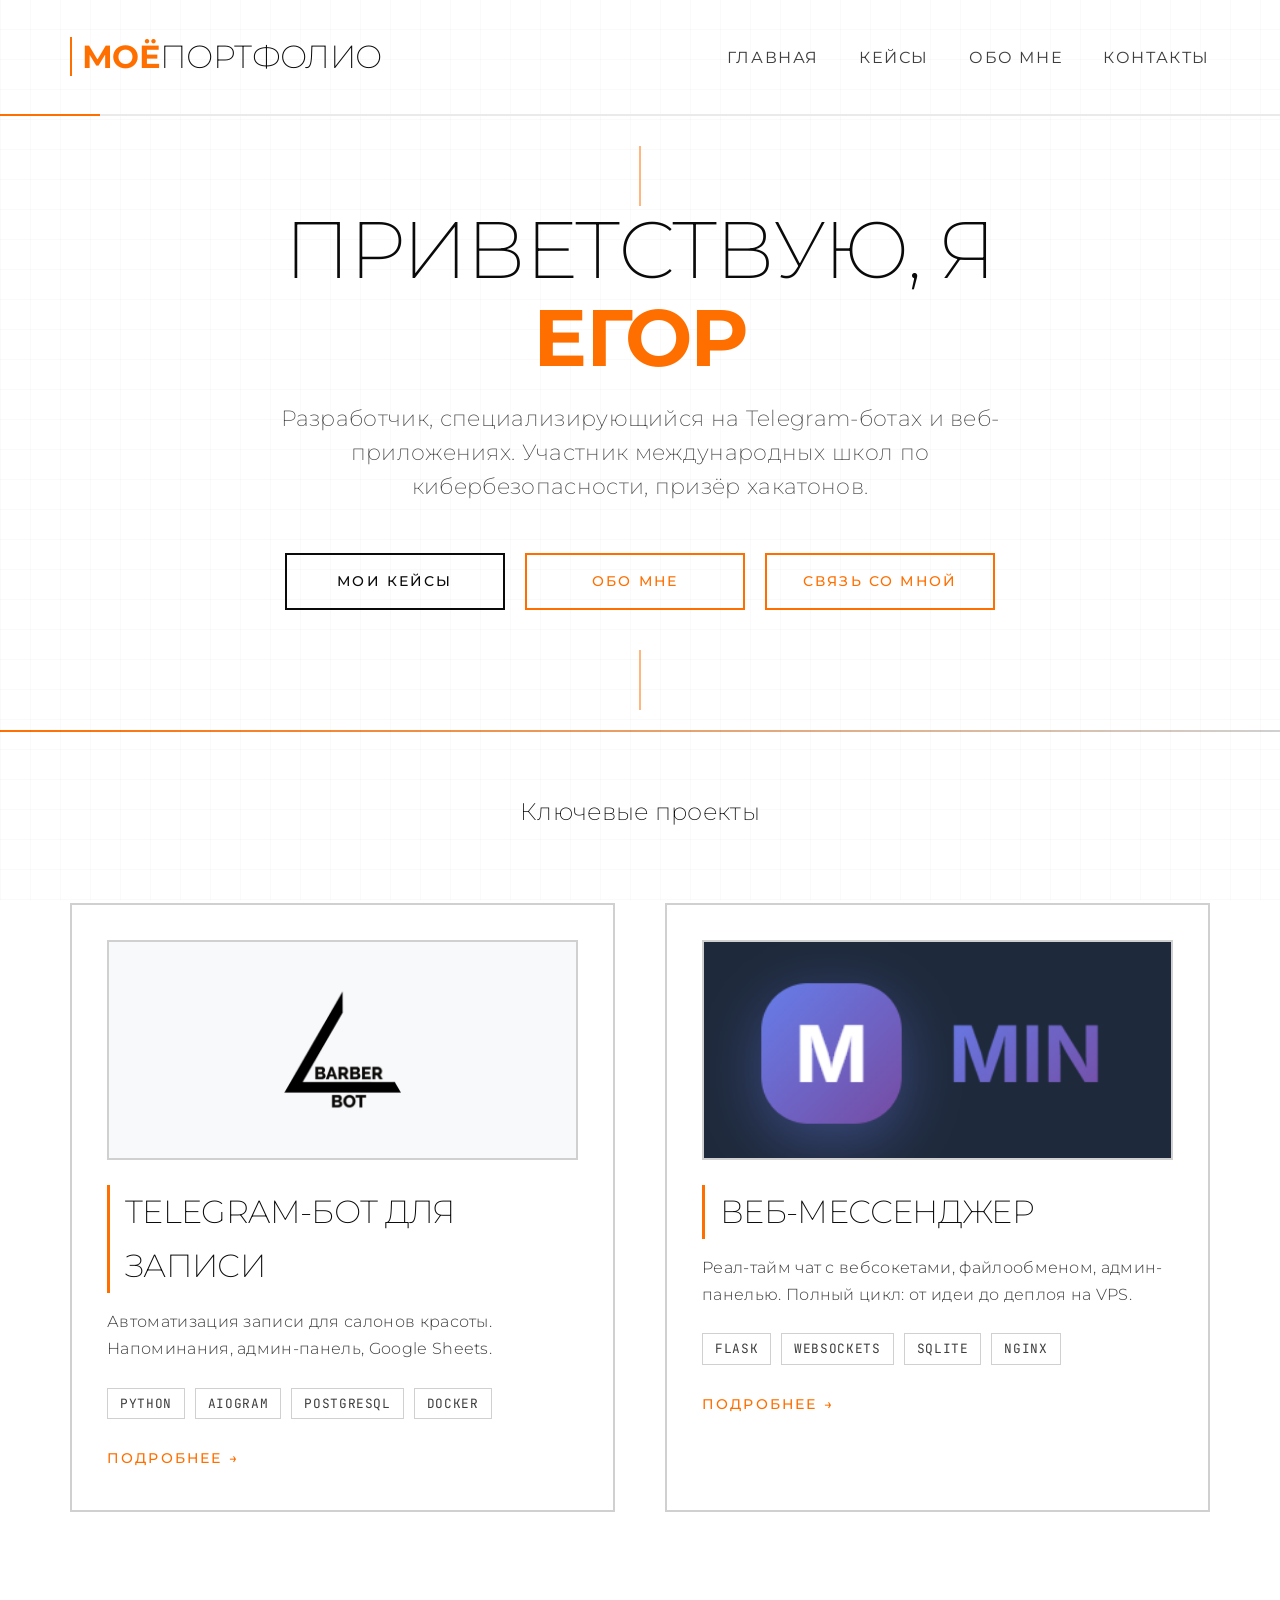
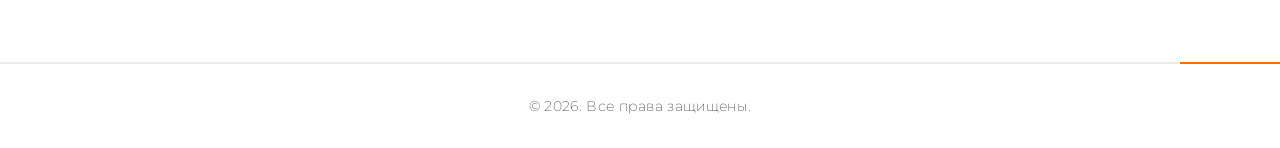
==== index.html @ 512e1d25 "Add files via upload" ====
<!DOCTYPE html>
<html lang="ru">
<head>
    <meta charset="UTF-8">
    <meta name="viewport" content="width=device-width, initial-scale=1.0">
    <title>Моё портфолио</title>
    <link rel="stylesheet" href="css/style.css">
    <link rel="stylesheet" href="https://cdnjs.cloudflare.com/ajax/libs/font-awesome/6.0.0-beta3/css/all.min.css">
</head>
<body>
<header>
    <div class="container">
        <div class="logo">
            <a href="index.html"><span>Моё</span>Портфолио</a>
        </div>
        <nav>
            <ul>
                <li><a href="index.html">Главная</a></li>
                <li><a href="cases.html">Кейсы</a></li>
                <li><a href="about.html">Обо мне</a></li>
                <li><a href="contact.html">Контакты</a></li>
            </ul>
        </nav>
    </div>
</header>

<main>
    <section class="hero">
        <div class="container">
            <h1>Приветствую, я <span>Егор</span></h1>
            <p>Разработчик, специализирующийся на Telegram-ботах и веб-приложениях. Участник международных школ по кибербезопасности, призёр хакатонов.</p>
            <div class="hero-buttons">
                <a href="cases.html" class="btn">Мои кейсы</a>
                <a href="about.html" class="btn btn-outline">Обо мне</a>
                <a href="contact.html" class="btn btn-outline">Связь со мной</a>
            </div>
        </div>
    </section>

    <div class="divider"></div>

    <section class="container">
        <h2 style="text-align: center; margin: 60px 0 20px; font-weight: 200;">Ключевые проекты</h2>
        <div class="card-grid">
            <div class="card">
                <div class="card-image">
                    <img src="images/bot-screenshot1.jpg" alt="Telegram-бот">
                </div>
                <div class="card-content">
                    <h3>Telegram-бот для записи</h3>
                    <p>Автоматизация записи для салонов красоты. Напоминания, админ-панель, Google Sheets.</p>
                    <div class="card-tags">
                        <span class="tag">Python</span>
                        <span class="tag">aiogram</span>
                        <span class="tag">PostgreSQL</span>
                        <span class="tag">Docker</span>
                    </div>
                    <a href="case-bot.html" class="card-link">Подробнее →</a>
                </div>
            </div>
            <div class="card">
                <div class="card-image">
                    <img src="images/messenger-preview.png" alt="Веб-мессенджер">
                </div>
                <div class="card-content">
                    <h3>Веб-мессенджер</h3>
                    <p>Реал-тайм чат с вебсокетами, файлообменом, админ-панелью. Полный цикл: от идеи до деплоя на VPS.</p>
                    <div class="card-tags">
                        <span class="tag">Flask</span>
                        <span class="tag">WebSockets</span>
                        <span class="tag">SQLite</span>
                        <span class="tag">Nginx</span>
                    </div>
                    <a href="case-messenger.html" class="card-link">Подробнее →</a>
                </div>
            </div>
        </div>
    </section>
</main>

<footer>
    <div class="container">
        <p>&copy; 2026. Все права защищены.</p>
    </div>
</footer>
</body>
</html>
---- css/style.css ----
/* css/style.css — Геометрический минимализм */

/* Fonts */
@import url('https://fonts.googleapis.com/css2?family=Montserrat:wght@200;300;400;500;600;700&family=JetBrains+Mono:wght@400;500&display=swap');

/* Variables */
:root {
    --bg: #ffffff;
    --text-primary: #0a0a0a;
    --text-secondary: #3d3d3d;
    --accent: #FF6F00;
    --accent-dark: #e05e00;
    --border: #d0d0d0;
    --card-bg: #ffffff;
    --header-border: #eaeaea;
    --grid-color: rgba(0,0,0,0.02);
}

/* Reset */
* {
    margin: 0;
    padding: 0;
    box-sizing: border-box;
}

body {
    font-family: 'Montserrat', sans-serif;
    background-color: var(--bg);
    color: var(--text-primary);
    line-height: 1.7;
    font-weight: 300;
    font-size: 16px;
    letter-spacing: 0.02em;
    display: flex;
    flex-direction: column;
    min-height: 100vh;
    position: relative;
}

/* Геометрический фон (тонкая сетка) */
body::before {
    content: '';
    position: fixed;
    top: 0;
    left: 0;
    width: 100%;
    height: 100%;
    background-image:
        repeating-linear-gradient(0deg, var(--grid-color) 0px, var(--grid-color) 1px, transparent 1px, transparent 30px),
        repeating-linear-gradient(90deg, var(--grid-color) 0px, var(--grid-color) 1px, transparent 1px, transparent 30px);
    pointer-events: none;
    z-index: 0;
}

.container {
    max-width: 1200px;
    margin: 0 auto;
    padding: 0 30px;
    position: relative;
    z-index: 1;
}

/* Header */
header {
    padding: 30px 0;
    border-bottom: 2px solid var(--header-border);
    margin-bottom: 50px;
    position: relative;
}

header::after {
    content: '';
    position: absolute;
    bottom: -2px;
    left: 0;
    width: 100px;
    height: 2px;
    background-color: var(--accent);
}

header .container {
    display: flex;
    justify-content: space-between;
    align-items: center;
}

.logo a {
    font-size: 2rem;
    font-weight: 200;
    color: var(--text-primary);
    text-decoration: none;
    letter-spacing: -0.02em;
    text-transform: uppercase;
}

.logo span {
    font-weight: 700;
    color: var(--accent);
    border-left: 2px solid var(--accent);
    padding-left: 10px;
}

nav ul {
    display: flex;
    list-style: none;
    gap: 40px;
}

nav a {
    text-decoration: none;
    color: var(--text-secondary);
    font-weight: 400;
    font-size: 1rem;
    transition: color 0.2s ease;
    letter-spacing: 0.1em;
    text-transform: uppercase;
    padding: 5px 0;
    border-bottom: 2px solid transparent;
}

nav a:hover {
    color: var(--accent);
    border-bottom-color: var(--accent);
}

/* Main */
main {
    flex: 1;
    padding-bottom: 80px;
}

/* Footer */
footer {
    border-top: 2px solid var(--header-border);
    padding: 30px 0;
    text-align: center;
    color: var(--text-secondary);
    font-weight: 200;
    font-size: 0.9rem;
    position: relative;
}

footer::before {
    content: '';
    position: absolute;
    top: -2px;
    right: 0;
    width: 100px;
    height: 2px;
    background-color: var(--accent);
}

/* Buttons */
.btn {
    display: inline-block;
    padding: 14px 36px;
    font-weight: 500;
    text-decoration: none;
    text-transform: uppercase;
    letter-spacing: 0.15em;
    font-size: 0.9rem;
    border: 2px solid var(--text-primary);
    background-color: transparent;
    color: var(--text-primary);
    transition: all 0.2s ease;
    cursor: pointer;
    text-align: center;
}

.btn:hover {
    background-color: var(--text-primary);
    color: white;
    border-color: var(--text-primary);
}

.btn-outline {
    border-color: var(--accent);
    color: var(--accent);
}

.btn-outline:hover {
    background-color: var(--accent);
    color: white;
    border-color: var(--accent);
}

/* Hero section */
.hero {
    text-align: center;
    padding: 40px 0 80px;
    position: relative;
}

.hero::before,
.hero::after {
    content: '';
    position: absolute;
    left: 50%;
    transform: translateX(-50%);
    width: 1px;
    height: 60px;
    background-color: var(--accent);
}

.hero::before {
    top: -20px;
}

.hero::after {
    bottom: -20px;
}

.hero h1 {
    font-size: 5rem;
    font-weight: 200;
    margin-bottom: 20px;
    line-height: 1.1;
    text-transform: uppercase;
    letter-spacing: -0.02em;
}

.hero h1 span {
    font-weight: 700;
    color: var(--accent);
    display: block;
}

.hero p {
    font-size: 1.4rem;
    color: var(--text-secondary);
    max-width: 800px;
    margin: 0 auto 50px;
    font-weight: 200;
    line-height: 1.5;
}

.hero-buttons {
    display: flex;
    gap: 20px;
    justify-content: center;
    flex-wrap: wrap;
}

.hero-buttons .btn {
    min-width: 220px;
}

/* Cards (проекты) */
.card-grid {
    display: grid;
    grid-template-columns: repeat(auto-fit, minmax(450px, 1fr));
    gap: 50px;
    margin: 70px 0;
}

.card {
    background: var(--card-bg);
    border: 2px solid var(--border);
    padding: 35px;
    transition: all 0.3s ease;
    position: relative;
}

.card::before {
    content: '';
    position: absolute;
    top: 10px;
    left: 10px;
    right: -10px;
    bottom: -10px;
    border: 2px solid var(--accent);
    z-index: -1;
    opacity: 0;
    transition: opacity 0.3s ease;
}

.card:hover {
    border-color: var(--accent);
    transform: translate(-5px, -5px);
}

.card:hover::before {
    opacity: 1;
}

.card-image {
    height: 220px;
    margin-bottom: 25px;
    overflow: hidden;
    background-color: #f5f5f5;
    display: flex;
    align-items: center;
    justify-content: center;
    color: var(--accent);
    font-size: 5rem;
    border: 2px solid var(--border);
}

.card-image img {
    width: 100%;
    height: 100%;
    object-fit: cover;
}

.card-content h3 {
    font-size: 2rem;
    font-weight: 200;
    margin-bottom: 15px;
    letter-spacing: -0.02em;
    text-transform: uppercase;
    border-left: 3px solid var(--accent);
    padding-left: 15px;
}

.card-content p {
    color: var(--text-secondary);
    margin-bottom: 25px;
    font-weight: 300;
}

.card-tags {
    display: flex;
    flex-wrap: wrap;
    gap: 10px;
    margin-bottom: 25px;
}

.tag {
    background-color: transparent;
    border: 1px solid var(--border);
    padding: 4px 12px;
    font-size: 0.8rem;
    font-weight: 400;
    color: var(--text-secondary);
    text-transform: uppercase;
    letter-spacing: 0.05em;
    font-family: 'JetBrains Mono', monospace;
}

.card-link {
    display: inline-block;
    color: var(--accent);
    text-decoration: none;
    font-weight: 500;
    text-transform: uppercase;
    letter-spacing: 0.15em;
    font-size: 0.9rem;
    border-bottom: 2px solid transparent;
    transition: border-color 0.2s ease;
    padding-bottom: 2px;
}

.card-link:hover {
    border-bottom-color: var(--accent);
}

/* Page header */
.page-header {
    margin-bottom: 70px;
    text-align: center;
    position: relative;
}

.page-header h1 {
    font-size: 3.5rem;
    font-weight: 200;
    margin-bottom: 15px;
    text-transform: uppercase;
    letter-spacing: -0.02em;
}

.page-header p {
    font-size: 1.3rem;
    color: var(--text-secondary);
    max-width: 700px;
    margin: 0 auto;
    font-weight: 200;
}

.page-header .line {
    width: 100px;
    height: 2px;
    background-color: var(--accent);
    margin: 30px auto 0;
}

/* About page */
.about-content {
    display: grid;
    grid-template-columns: 1fr 2fr;
    gap: 70px;
    align-items: start;
}

.about-image {
    border: 2px solid var(--border);
    padding: 10px;
    background-color: #fff;
}

.about-image img {
    width: 100%;
    display: block;
    border: 1px solid var(--border);
}

.about-text p {
    margin-bottom: 25px;
    font-weight: 300;
}

.about-text ul {
    list-style: none;
    margin: 35px 0;
}

.about-text li {
    margin-bottom: 12px;
    display: flex;
    align-items: center;
    gap: 12px;
    font-weight: 300;
}

.about-text i {
    color: var(--accent);
    width: 24px;
    font-size: 1.3rem;
}

/* Contact page */
.contact-grid {
    display: grid;
    grid-template-columns: 1fr 1fr;
    gap: 70px;
}

.contact-info {
    background-color: #f9f9f9;
    padding: 50px;
    border: 2px solid var(--border);
    position: relative;
}

.contact-info::before {
    content: '';
    position: absolute;
    top: 10px;
    left: 10px;
    right: -10px;
    bottom: -10px;
    border: 2px solid var(--accent);
    z-index: -1;
}

.contact-info h2 {
    font-size: 2.2rem;
    font-weight: 200;
    margin-bottom: 30px;
    text-transform: uppercase;
    letter-spacing: -0.02em;
}

.contact-info p {
    margin-bottom: 20px;
    display: flex;
    align-items: center;
    gap: 12px;
    font-weight: 300;
    font-size: 1.1rem;
}

.contact-info i {
    color: var(--accent);
    width: 30px;
    font-size: 1.5rem;
}

.contact-form {
    border: 2px solid var(--border);
    padding: 50px;
    background-color: #fff;
}

.contact-form h2 {
    font-size: 2.2rem;
    font-weight: 200;
    margin-bottom: 30px;
    text-transform: uppercase;
    letter-spacing: -0.02em;
}

.form-group {
    margin-bottom: 30px;
}

.form-group label {
    display: block;
    margin-bottom: 8px;
    font-weight: 400;
    text-transform: uppercase;
    font-size: 0.8rem;
    letter-spacing: 0.1em;
    color: var(--text-secondary);
}

.form-group input,
.form-group textarea {
    width: 100%;
    padding: 10px 0;
    border: none;
    border-bottom: 2px solid var(--border);
    font-family: inherit;
    font-size: 1rem;
    background: transparent;
    transition: border-color 0.3s;
}

.form-group input:focus,
.form-group textarea:focus {
    outline: none;
    border-bottom-color: var(--accent);
}

.form-group textarea {
    min-height: 120px;
    resize: vertical;
}

/* Responsive */
@media (max-width: 768px) {
    .container {
        padding: 0 20px;
    }

    header .container {
        flex-direction: column;
        gap: 20px;
        align-items: flex-start;
    }

    nav ul {
        gap: 20px;
        flex-wrap: wrap;
    }

    .hero h1 {
        font-size: 3rem;
    }

    .hero p {
        font-size: 1.2rem;
    }

    .card-grid {
        grid-template-columns: 1fr;
        gap: 40px;
    }

    .card {
        padding: 25px;
    }

    .card-image {
        height: 180px;
    }

    .about-content,
    .contact-grid {
        grid-template-columns: 1fr;
        gap: 40px;
    }

    .about-image {
        max-width: 300px;
        margin: 0 auto;
    }

    .contact-info,
    .contact-form {
        padding: 30px;
    }

    .contact-info::before {
        display: none;
    }

    .hero-buttons .btn {
        min-width: 180px;
    }
}

/* Дополнительные геометрические акценты */
.divider {
    width: 100%;
    height: 2px;
    background: linear-gradient(90deg, var(--accent) 0%, var(--border) 100%);
    margin: 40px 0;
}

.geo-box {
    border: 2px solid var(--border);
    padding: 20px;
    position: relative;
}

.geo-box::after {
    content: '';
    position: absolute;
    top: 5px;
    left: 5px;
    right: -5px;
    bottom: -5px;
    border: 2px solid var(--accent);
    z-index: -1;
}
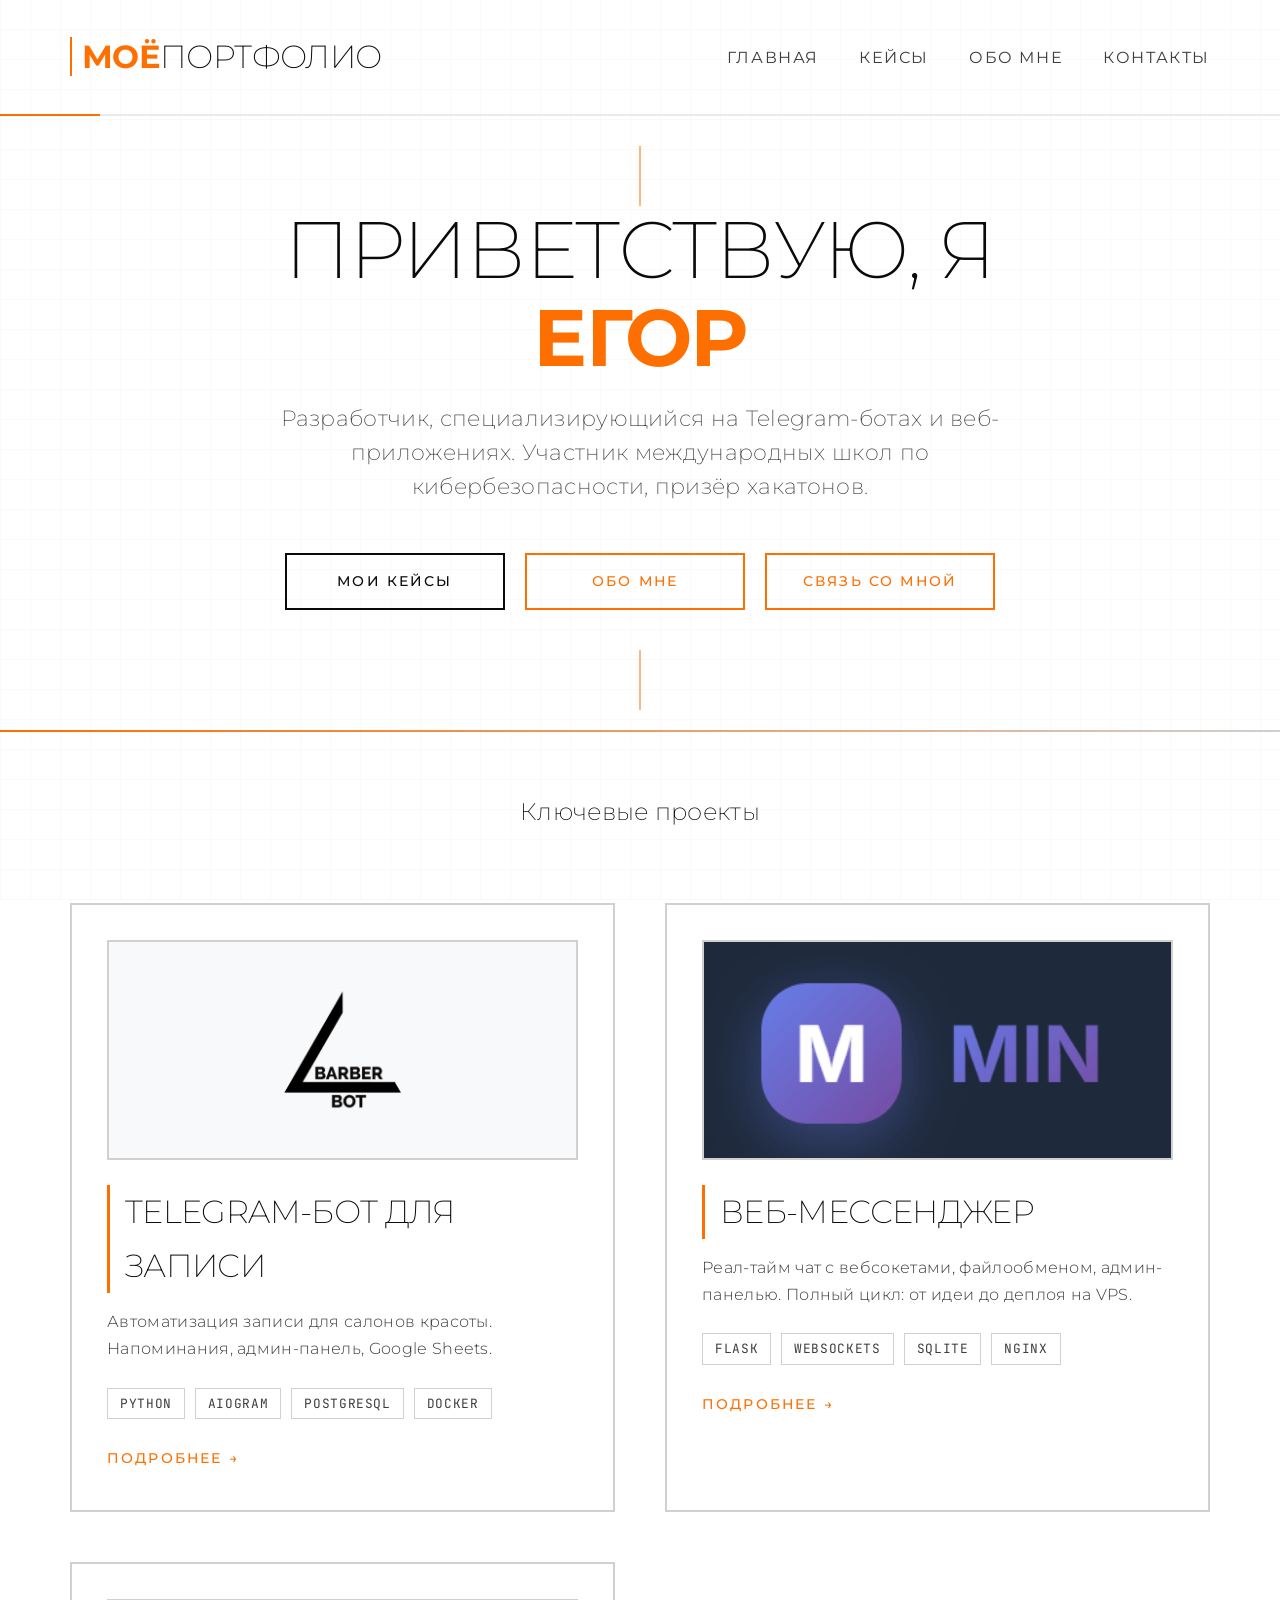
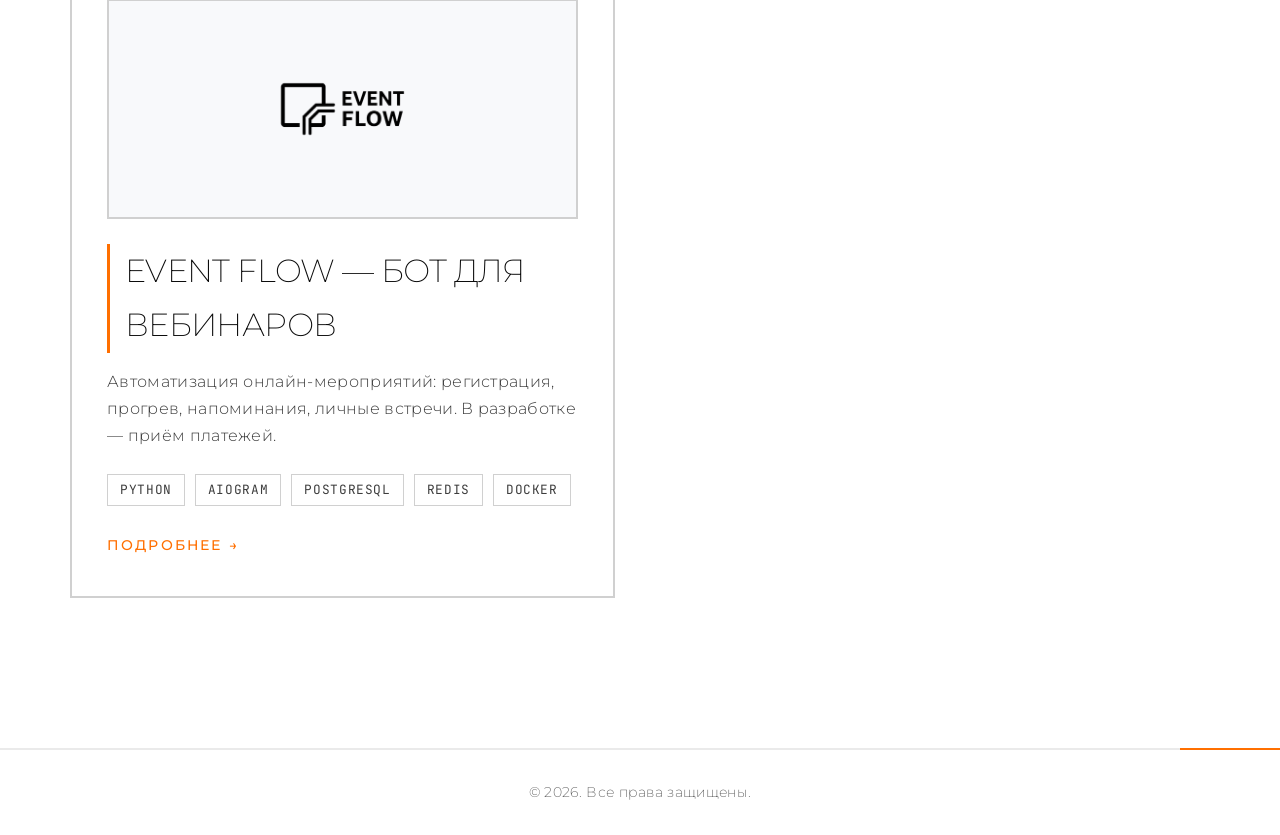
==== commit 843a7fec: "Add files via upload" ====
--- a/index.html
+++ b/index.html
@@ -44,7 +44,7 @@
         <div class="card-grid">
             <div class="card">
                 <div class="card-image">
-                    <img src="images/bot-screenshot1.jpg" alt="Telegram-бот">
+                    <img src="images/bot-screenshot1.jpg" alt="Telegram-бот для записи">
                 </div>
                 <div class="card-content">
                     <h3>Telegram-бот для записи</h3>
@@ -74,6 +74,24 @@
                     <a href="case-messenger.html" class="card-link">Подробнее →</a>
                 </div>
             </div>
+            <!-- Новая карточка Event Flow -->
+            <div class="card">
+                <div class="card-image">
+                    <img src="images/eventflow-screenshot.jpg" alt="Бот для вебинаров">
+                </div>
+                <div class="card-content">
+                    <h3>Event Flow — бот для вебинаров</h3>
+                    <p>Автоматизация онлайн‑мероприятий: регистрация, прогрев, напоминания, личные встречи. В разработке — приём платежей.</p>
+                    <div class="card-tags">
+                        <span class="tag">Python</span>
+                        <span class="tag">aiogram</span>
+                        <span class="tag">PostgreSQL</span>
+                        <span class="tag">Redis</span>
+                        <span class="tag">Docker</span>
+                    </div>
+                    <a href="case-eventflow.html" class="card-link">Подробнее →</a>
+                </div>
+            </div>
         </div>
     </section>
 </main>
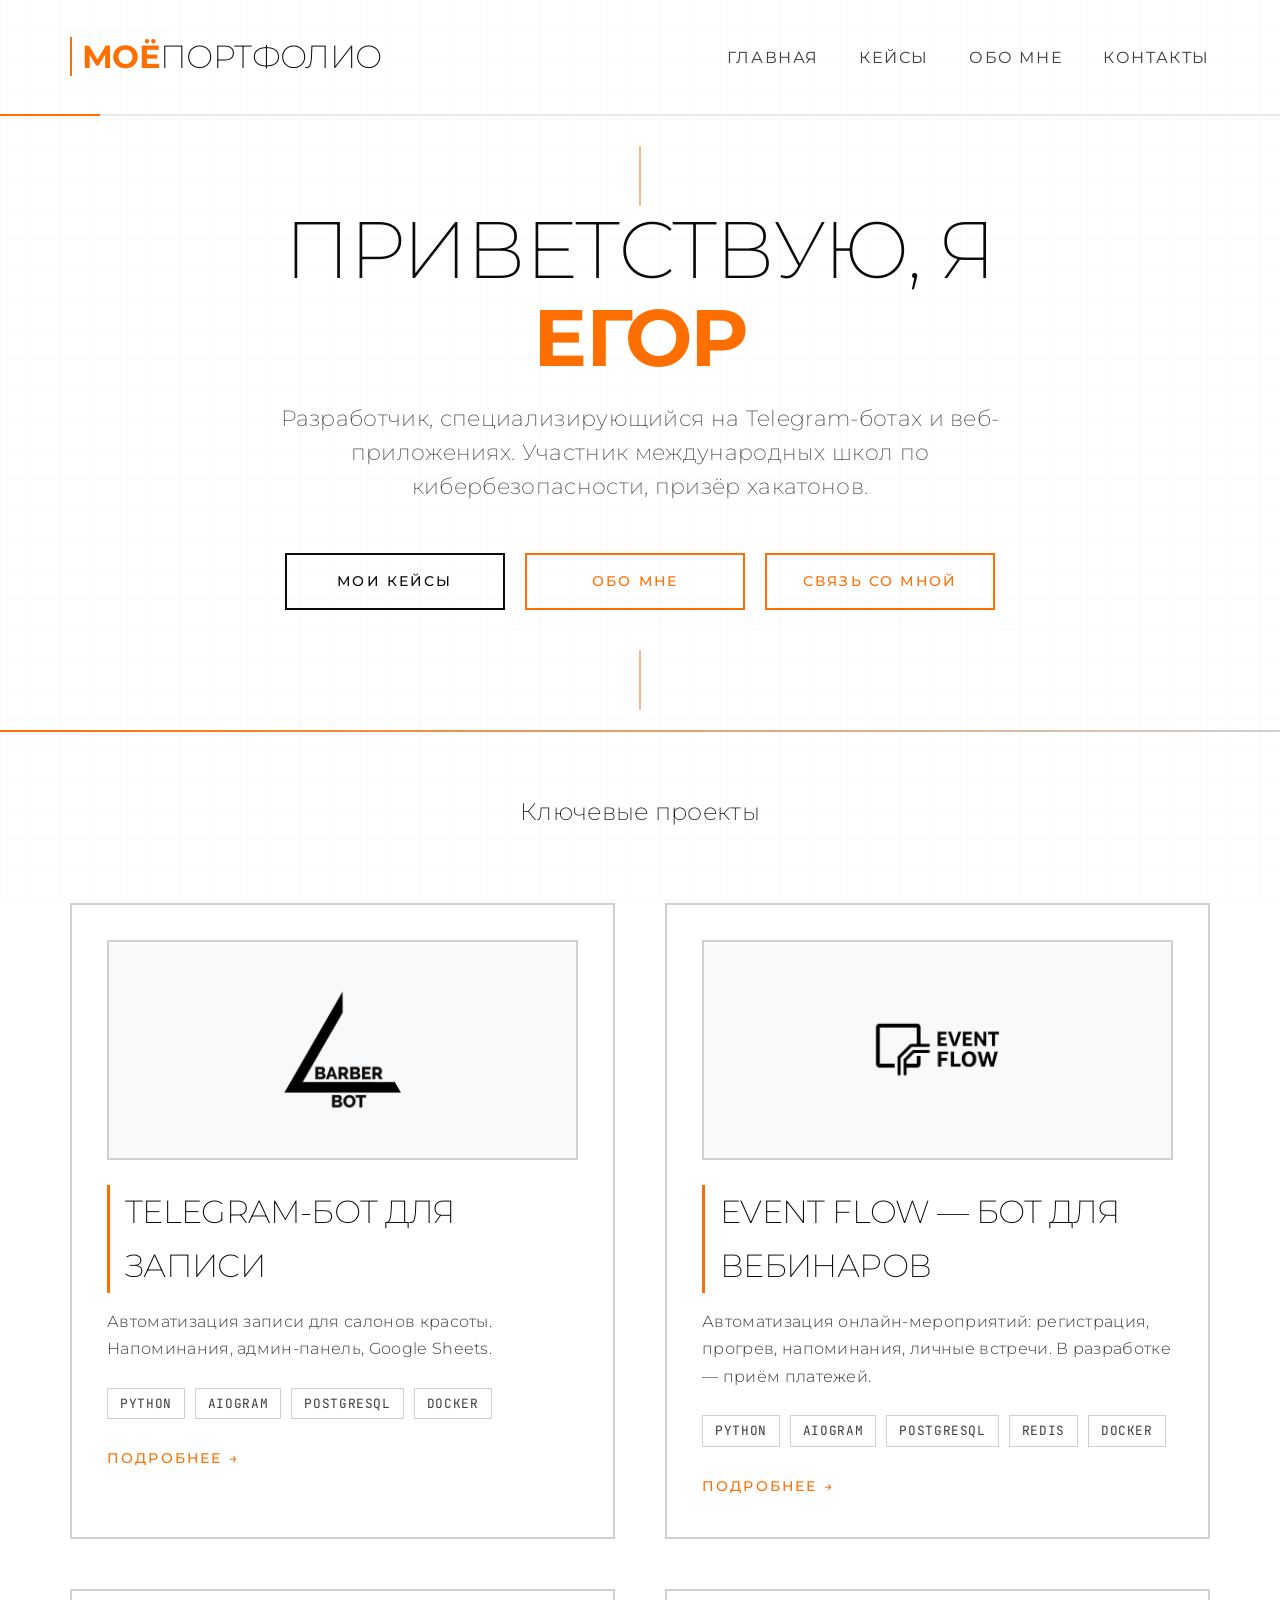
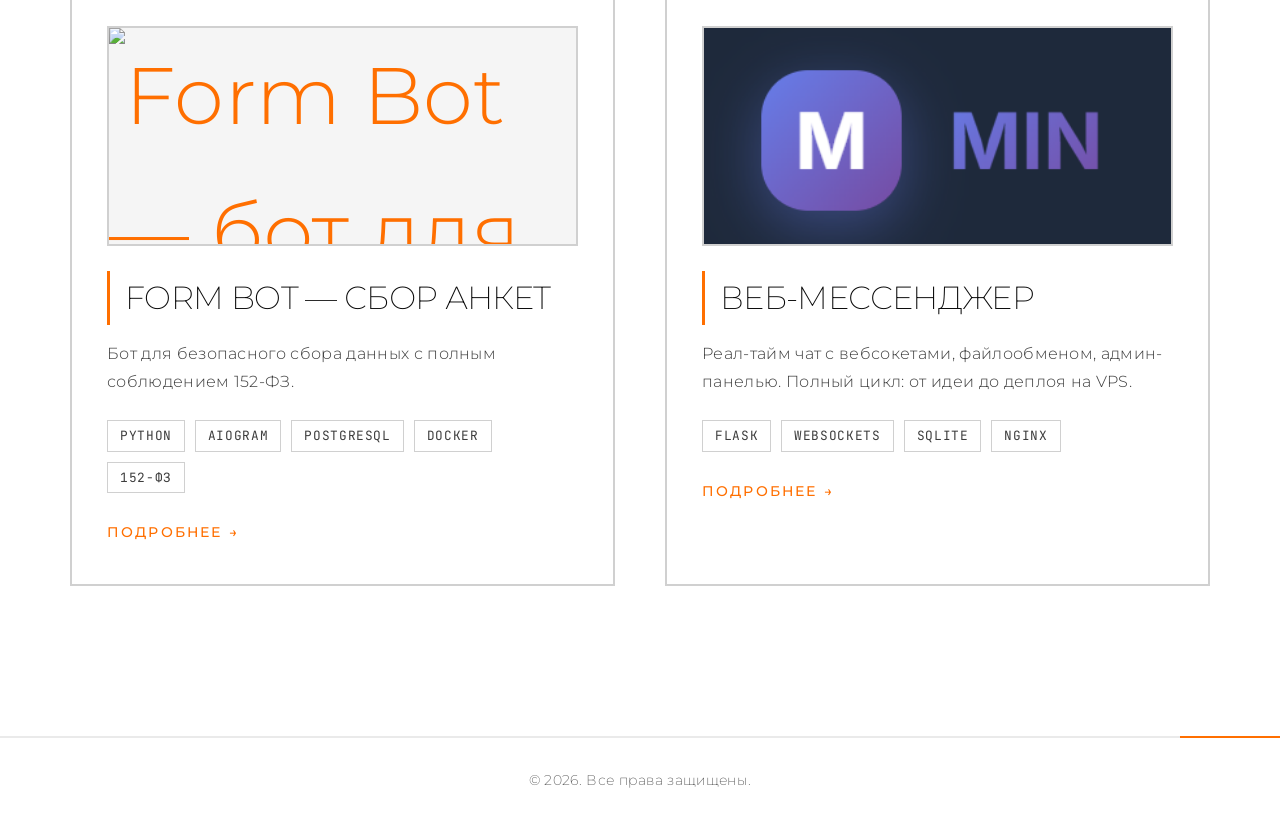
==== commit 62fbda74: "Update index.html" ====
--- a/index.html
+++ b/index.html
@@ -58,22 +58,6 @@
                     <a href="case-bot.html" class="card-link">Подробнее →</a>
                 </div>
             </div>
-            <div class="card">
-                <div class="card-image">
-                    <img src="images/messenger-preview.png" alt="Веб-мессенджер">
-                </div>
-                <div class="card-content">
-                    <h3>Веб-мессенджер</h3>
-                    <p>Реал-тайм чат с вебсокетами, файлообменом, админ-панелью. Полный цикл: от идеи до деплоя на VPS.</p>
-                    <div class="card-tags">
-                        <span class="tag">Flask</span>
-                        <span class="tag">WebSockets</span>
-                        <span class="tag">SQLite</span>
-                        <span class="tag">Nginx</span>
-                    </div>
-                    <a href="case-messenger.html" class="card-link">Подробнее →</a>
-                </div>
-            </div>
             <!-- Новая карточка Event Flow -->
             <div class="card">
                 <div class="card-image">
@@ -92,6 +76,40 @@
                     <a href="case-eventflow.html" class="card-link">Подробнее →</a>
                 </div>
             </div>
+                        <!-- Новая карточка Form Bot -->
+            <div class="card">
+                <div class="card-image">
+                    <img src="images/formbot-screenshot.png" alt="Form Bot — бот для сбора анкет">
+                </div>
+                <div class="card-content">
+                    <h3>Form Bot — сбор анкет</h3>
+                    <p>Бот для безопасного сбора данных с полным соблюдением 152-ФЗ.</p>
+                    <div class="card-tags">
+                        <span class="tag">Python</span>
+                        <span class="tag">aiogram</span>
+                        <span class="tag">PostgreSQL</span>
+                        <span class="tag">Docker</span>
+                        <span class="tag">152-ФЗ</span>
+                    </div>
+                    <a href="case-formbot.html" class="card-link">Подробнее →</a>
+                </div>
+            </div>
+            <div class="card">
+                <div class="card-image">
+                    <img src="images/messenger-preview.png" alt="Веб-мессенджер">
+                </div>
+                <div class="card-content">
+                    <h3>Веб-мессенджер</h3>
+                    <p>Реал-тайм чат с вебсокетами, файлообменом, админ-панелью. Полный цикл: от идеи до деплоя на VPS.</p>
+                    <div class="card-tags">
+                        <span class="tag">Flask</span>
+                        <span class="tag">WebSockets</span>
+                        <span class="tag">SQLite</span>
+                        <span class="tag">Nginx</span>
+                    </div>
+                    <a href="case-messenger.html" class="card-link">Подробнее →</a>
+                </div>
+            </div>
         </div>
     </section>
 </main>
@@ -102,4 +120,4 @@
     </div>
 </footer>
 </body>
-</html>+</html>
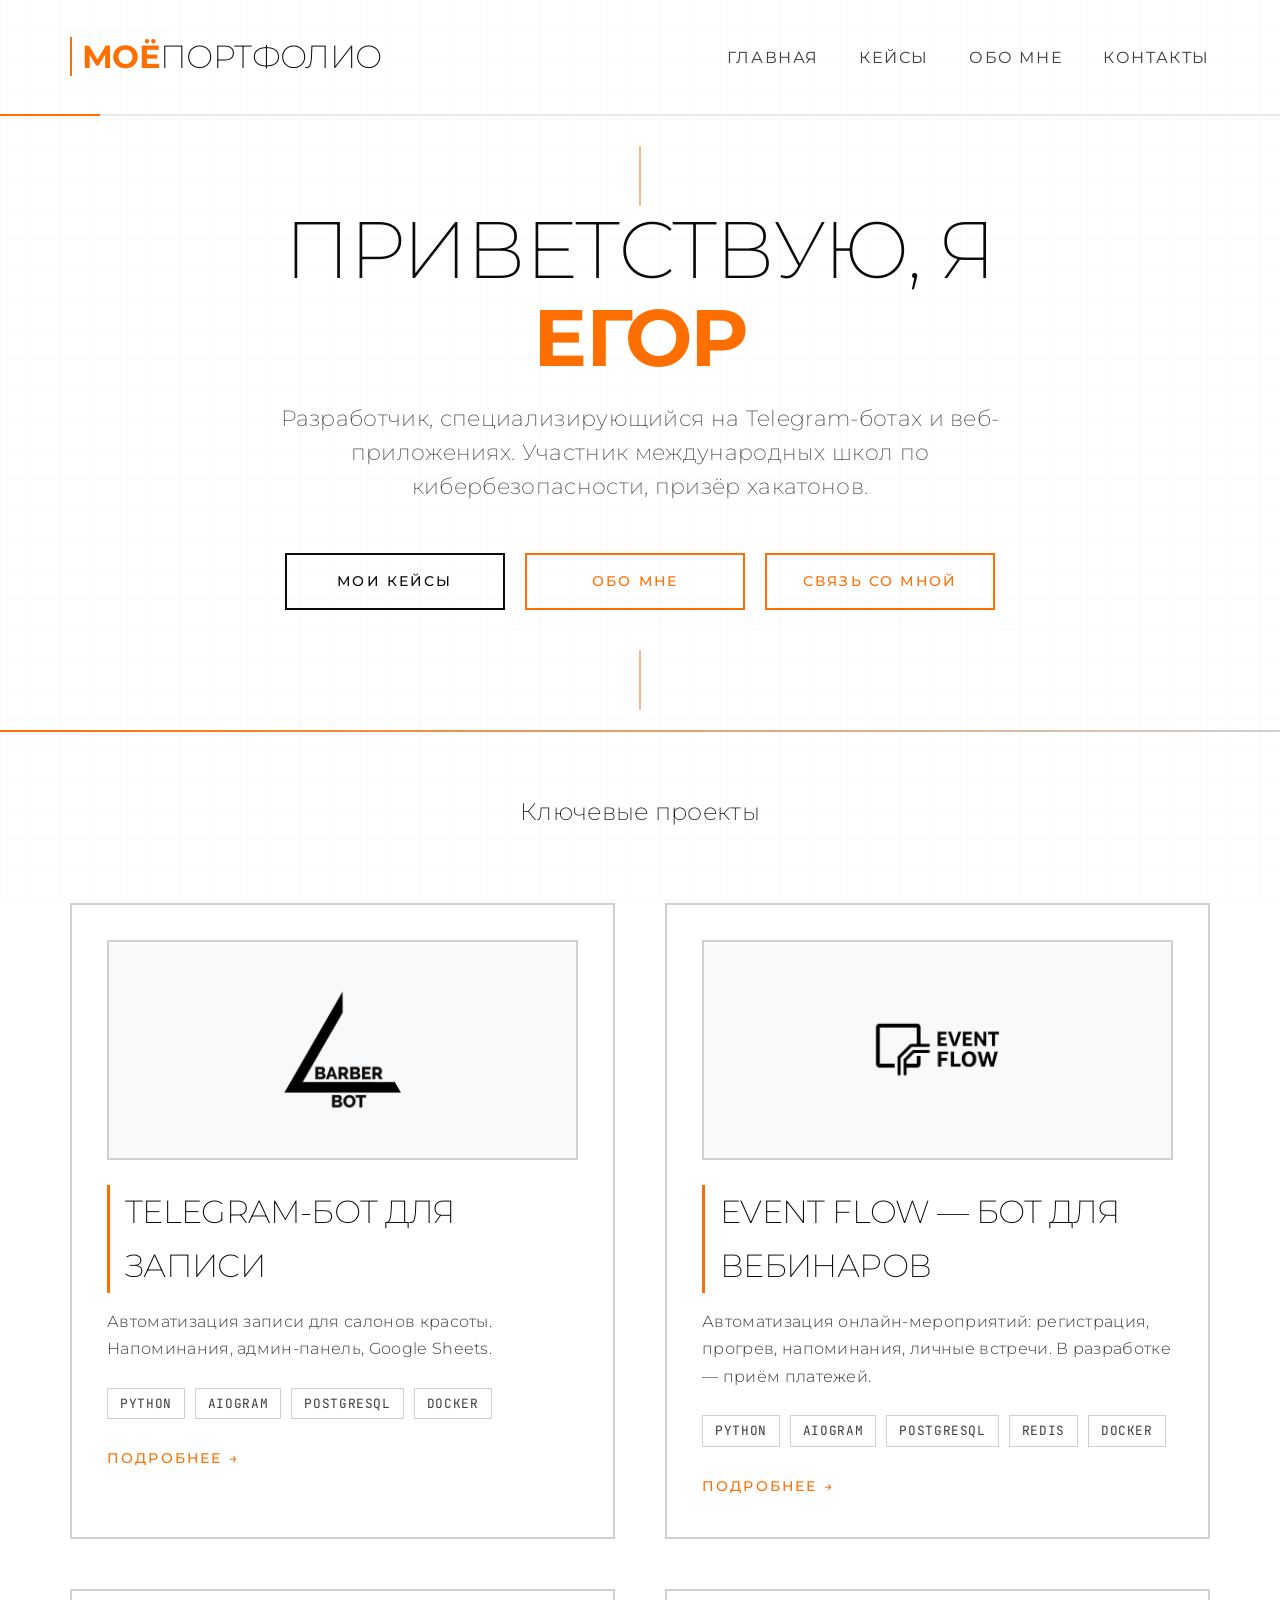
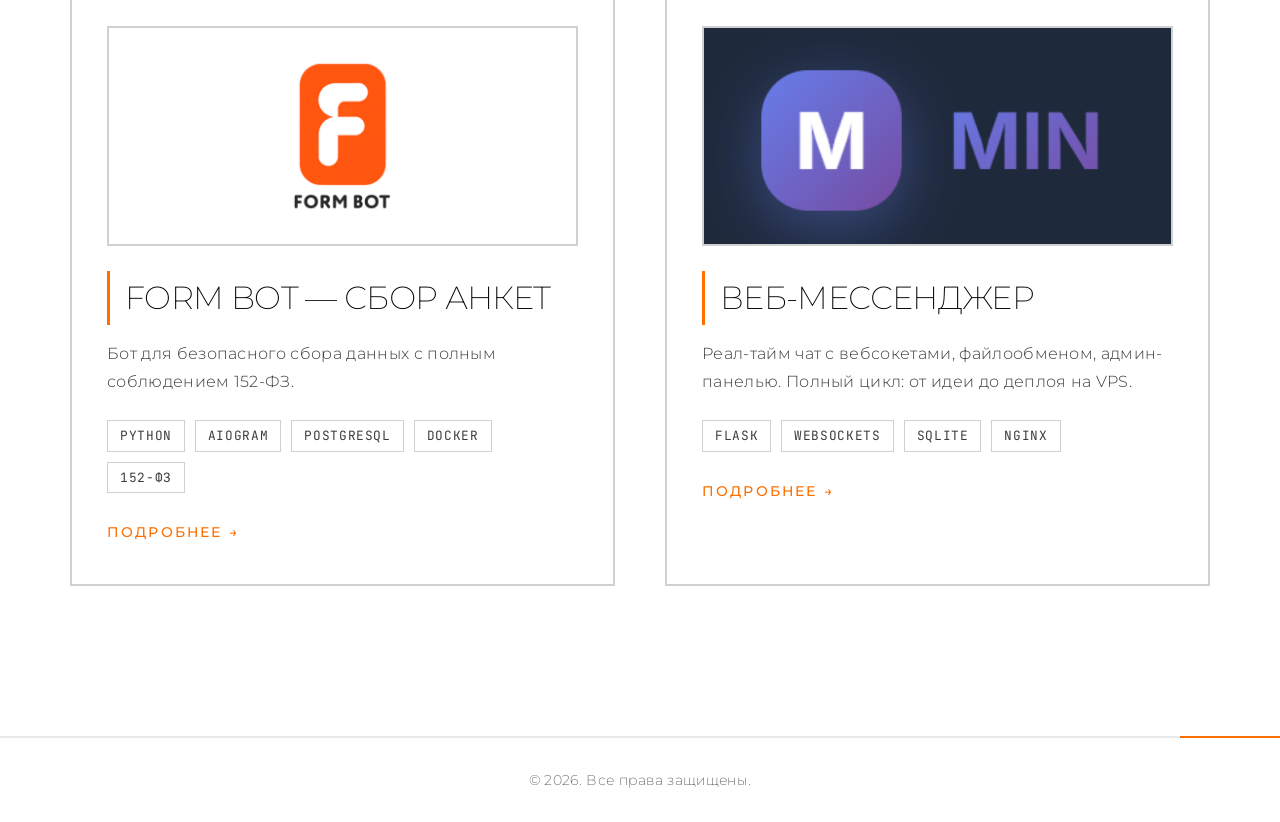
==== commit d66065d1: "Update index.html" ====
--- a/index.html
+++ b/index.html
@@ -79,7 +79,7 @@
                         <!-- Новая карточка Form Bot -->
             <div class="card">
                 <div class="card-image">
-                    <img src="images/formbot-screenshot.png" alt="Form Bot — бот для сбора анкет">
+                    <img src="images/formbot-screenshot1.png" alt="Form Bot — бот для сбора анкет">
                 </div>
                 <div class="card-content">
                     <h3>Form Bot — сбор анкет</h3>
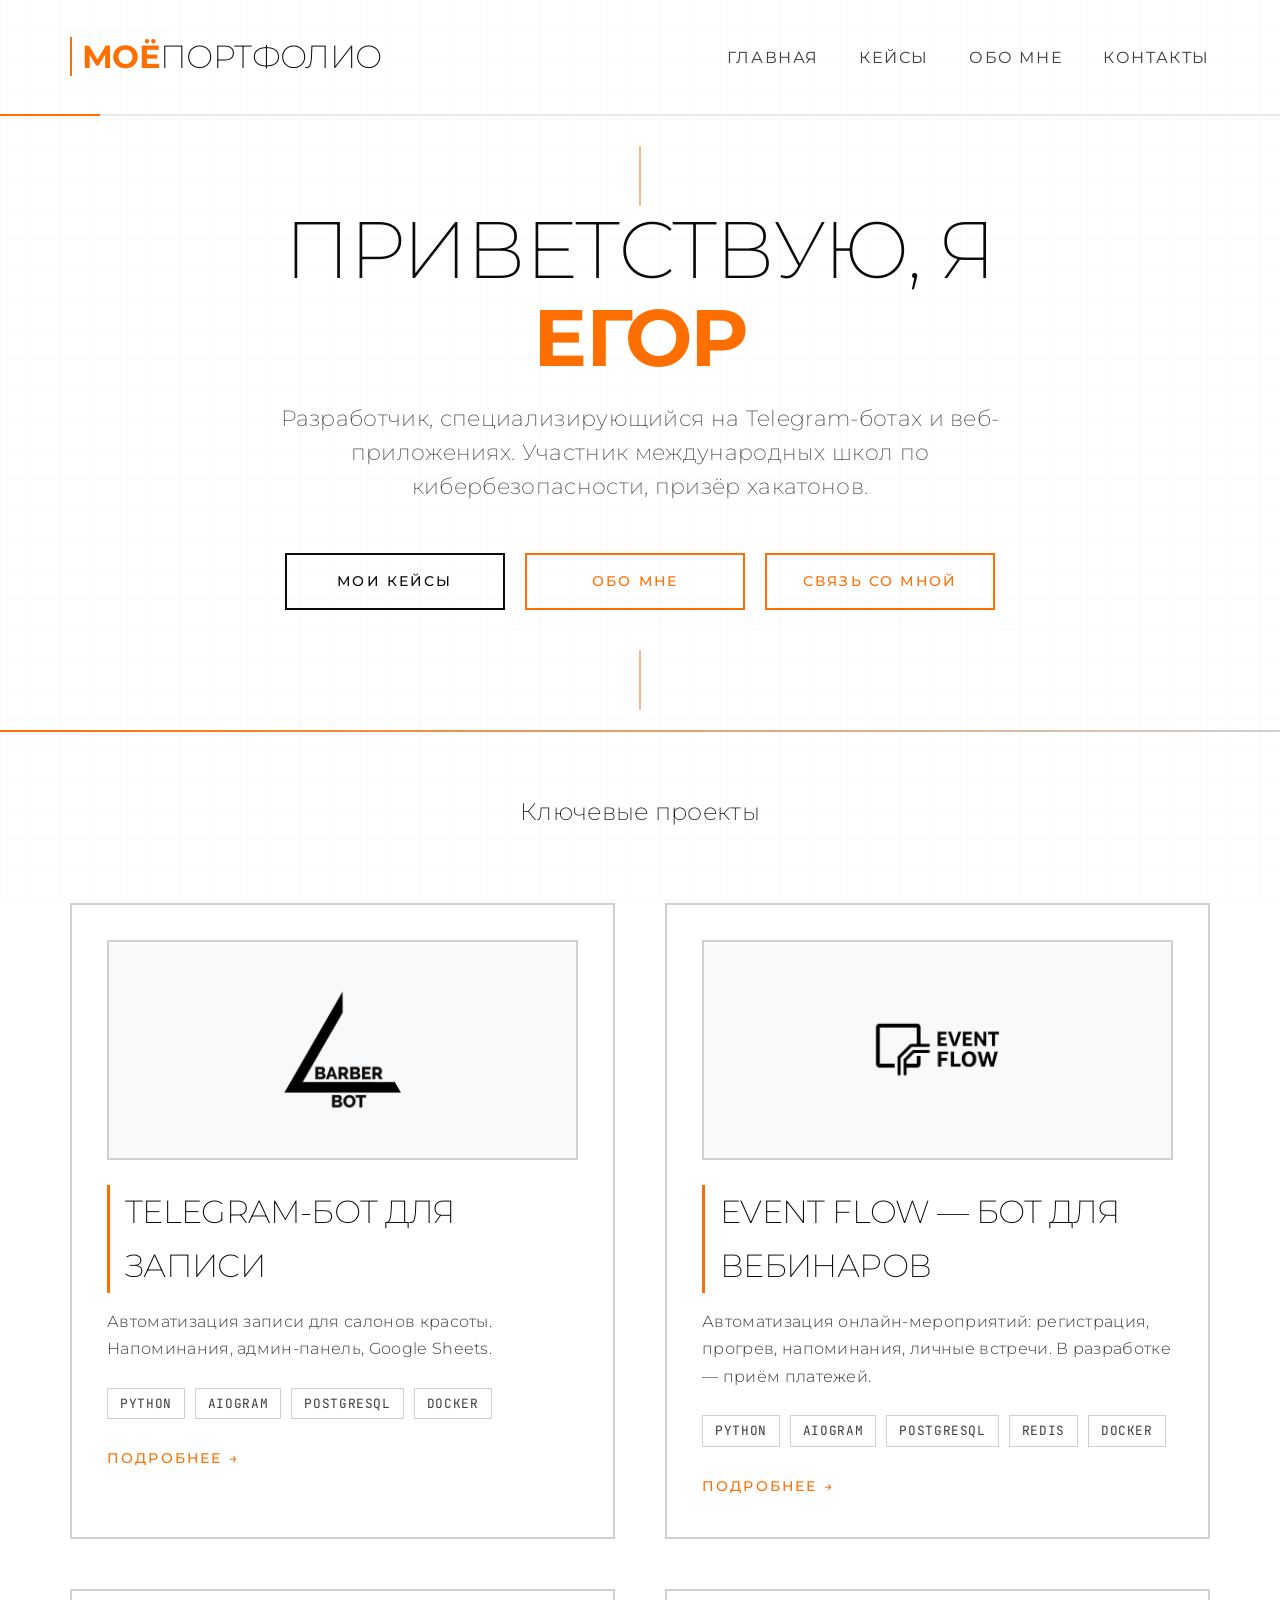
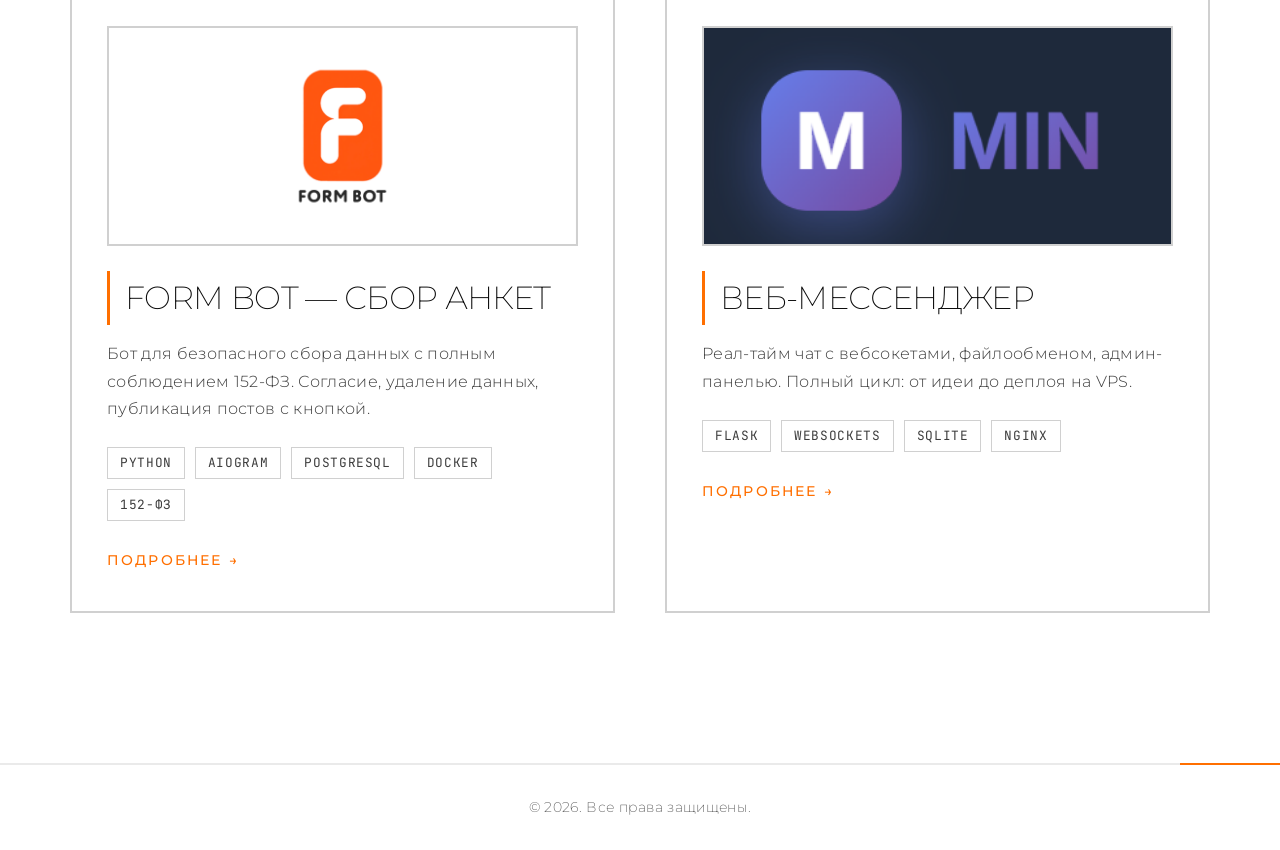
==== commit 5b167d6c: "Update index.html" ====
--- a/index.html
+++ b/index.html
@@ -42,6 +42,7 @@
     <section class="container">
         <h2 style="text-align: center; margin: 60px 0 20px; font-weight: 200;">Ключевые проекты</h2>
         <div class="card-grid">
+            <!-- Карточка 1: Telegram-бот для записи -->
             <div class="card">
                 <div class="card-image">
                     <img src="images/bot-screenshot1.jpg" alt="Telegram-бот для записи">
@@ -58,7 +59,8 @@
                     <a href="case-bot.html" class="card-link">Подробнее →</a>
                 </div>
             </div>
-            <!-- Новая карточка Event Flow -->
+
+            <!-- Карточка 2: Event Flow -->
             <div class="card">
                 <div class="card-image">
                     <img src="images/eventflow-screenshot.jpg" alt="Бот для вебинаров">
@@ -76,14 +78,15 @@
                     <a href="case-eventflow.html" class="card-link">Подробнее →</a>
                 </div>
             </div>
-                        <!-- Новая карточка Form Bot -->
+
+            <!-- Карточка 3: Form Bot -->
             <div class="card">
                 <div class="card-image">
-                    <img src="images/formbot-screenshot1.png" alt="Form Bot — бот для сбора анкет">
+                    <img src="images/formbot-screenshot1.png" alt="Form Bot — сбор анкет">
                 </div>
                 <div class="card-content">
                     <h3>Form Bot — сбор анкет</h3>
-                    <p>Бот для безопасного сбора данных с полным соблюдением 152-ФЗ.</p>
+                    <p>Бот для безопасного сбора данных с полным соблюдением 152-ФЗ. Согласие, удаление данных, публикация постов с кнопкой.</p>
                     <div class="card-tags">
                         <span class="tag">Python</span>
                         <span class="tag">aiogram</span>
@@ -94,6 +97,8 @@
                     <a href="case-formbot.html" class="card-link">Подробнее →</a>
                 </div>
             </div>
+
+            <!-- Карточка 4: Веб-мессенджер (последний) -->
             <div class="card">
                 <div class="card-image">
                     <img src="images/messenger-preview.png" alt="Веб-мессенджер">
